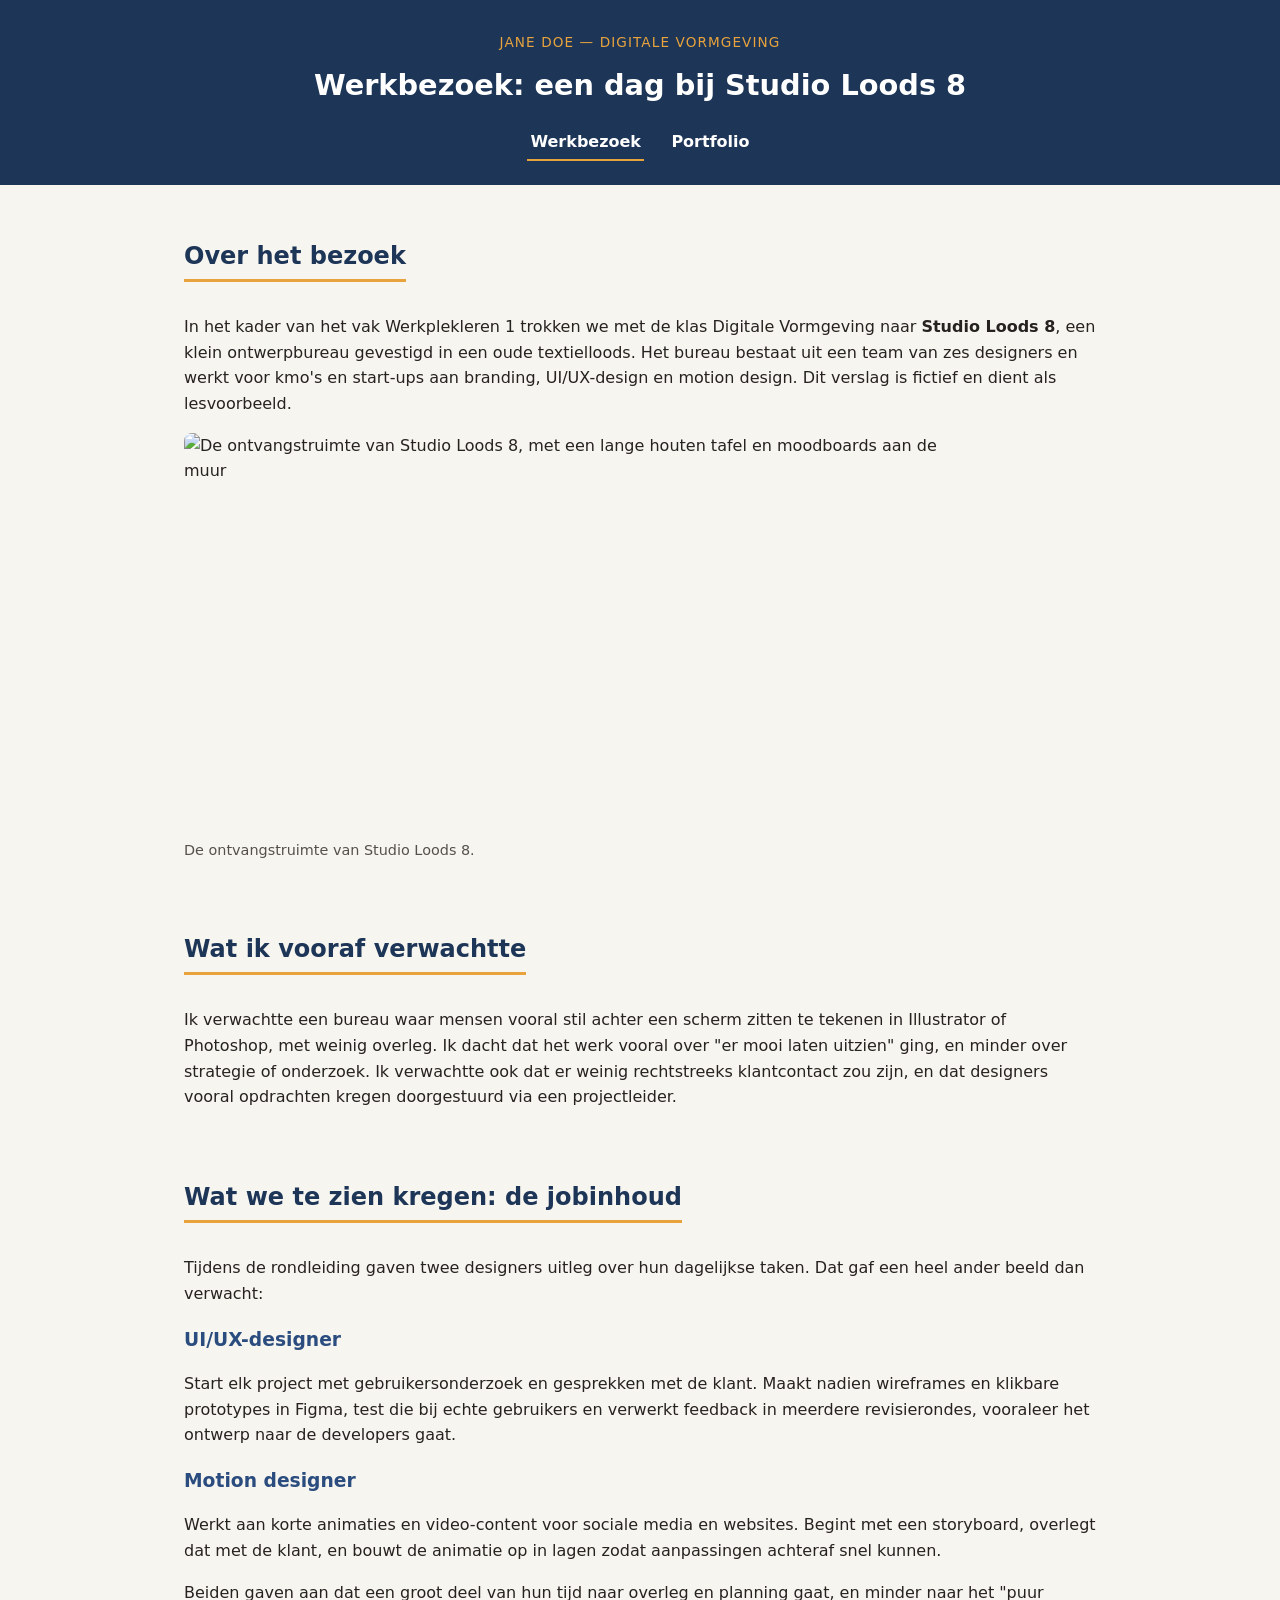
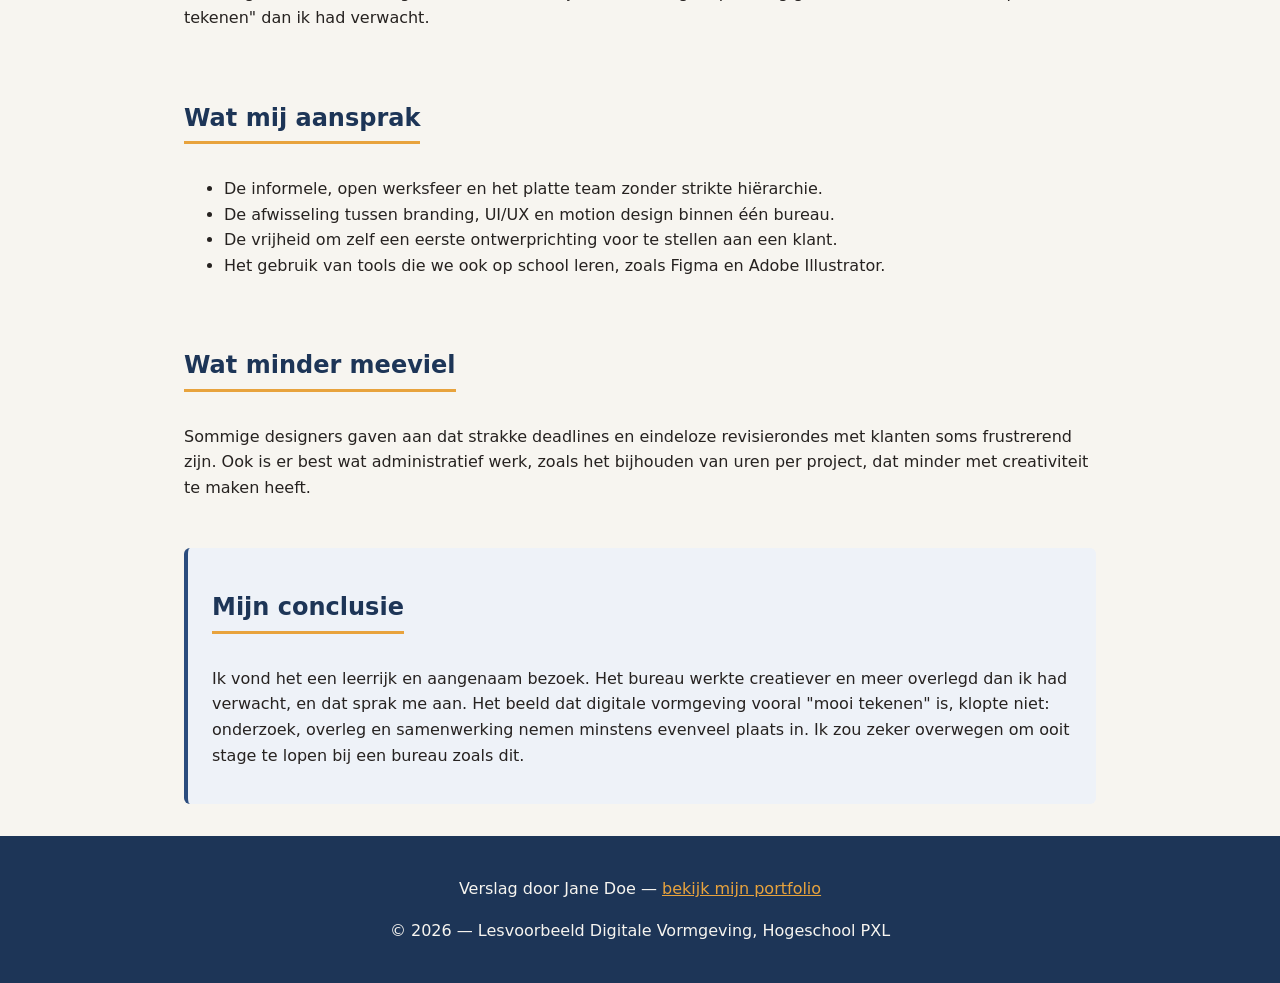
==== public/index.html @ bebd0d11 "Initial commit" ====
<!DOCTYPE html>
<html lang="nl">
<head>
  <meta charset="UTF-8">
  <meta name="viewport" content="width=device-width, initial-scale=1.0">
  <title>Werkbezoek Studio Loods 8 — Verslag</title>
  <meta name="description" content="Verslag van een werkbezoek van studenten Digitale Vormgeving aan ontwerpbureau Studio Loods 8.">
  <link rel="stylesheet" href="css/style.css">
  <script src="js/script.js" defer></script>
</head>
<body>

  <header>
    <a href="#hoofdinhoud" class="skip-link">Ga naar hoofdinhoud</a>
    <p class="site-naam">Jane Doe — Digitale Vormgeving</p>
    <h1>Werkbezoek: een dag bij Studio Loods 8</h1>
    <nav aria-label="Hoofdnavigatie">
      <ul>
        <li><a href="index.html" aria-current="page">Werkbezoek</a></li>
        <li><a href="portfolio.html">Portfolio</a></li>
      </ul>
    </nav>
  </header>

  <main id="hoofdinhoud">

    <section id="intro" aria-labelledby="intro-titel">
      <h2 id="intro-titel">Over het bezoek</h2>
      <p>
        In het kader van het vak Werkplekleren 1 trokken we met de klas Digitale
        Vormgeving naar <strong>Studio Loods 8</strong>, een klein ontwerpbureau
        gevestigd in een oude textielloods. Het bureau bestaat uit een team van
        zes designers en werkt voor kmo's en start-ups aan branding, UI/UX-design
        en motion design. Dit verslag is fictief en dient als lesvoorbeeld.
      </p>
      <figure>
        <img src="https://placehold.co/800x400?text=Studio+Loods+8" alt="De ontvangstruimte van Studio Loods 8, met een lange houten tafel en moodboards aan de muur" width="800" height="400" loading="lazy">
        <figcaption>De ontvangstruimte van Studio Loods 8.</figcaption>
      </figure>
    </section>

    <section id="verwachtingen" aria-labelledby="verwachtingen-titel">
      <h2 id="verwachtingen-titel">Wat ik vooraf verwachtte</h2>
      <p>
        Ik verwachtte een bureau waar mensen vooral stil achter een scherm zitten
        te tekenen in Illustrator of Photoshop, met weinig overleg. Ik dacht dat
        het werk vooral over "er mooi laten uitzien" ging, en minder over
        strategie of onderzoek. Ik verwachtte ook dat er weinig rechtstreeks
        klantcontact zou zijn, en dat designers vooral opdrachten kregen
        doorgestuurd via een projectleider.
      </p>
    </section>

    <section id="jobinhoud" aria-labelledby="jobinhoud-titel">
      <h2 id="jobinhoud-titel">Wat we te zien kregen: de jobinhoud</h2>
      <p>
        Tijdens de rondleiding gaven twee designers uitleg over hun dagelijkse
        taken. Dat gaf een heel ander beeld dan verwacht:
      </p>

      <article>
        <h3>UI/UX-designer</h3>
        <p>
          Start elk project met gebruikersonderzoek en gesprekken met de klant.
          Maakt nadien wireframes en klikbare prototypes in Figma, test die bij
          echte gebruikers en verwerkt feedback in meerdere revisierondes,
          vooraleer het ontwerp naar de developers gaat.
        </p>
      </article>

      <article>
        <h3>Motion designer</h3>
        <p>
          Werkt aan korte animaties en video-content voor sociale media en
          websites. Begint met een storyboard, overlegt dat met de klant, en
          bouwt de animatie op in lagen zodat aanpassingen achteraf snel kunnen.
        </p>
      </article>

      <p>
        Beiden gaven aan dat een groot deel van hun tijd naar overleg en
        planning gaat, en minder naar het "puur tekenen" dan ik had verwacht.
      </p>
    </section>

    <section id="aansprak" aria-labelledby="aansprak-titel">
      <h2 id="aansprak-titel">Wat mij aansprak</h2>
      <ul>
        <li>De informele, open werksfeer en het platte team zonder strikte hiërarchie.</li>
        <li>De afwisseling tussen branding, UI/UX en motion design binnen één bureau.</li>
        <li>De vrijheid om zelf een eerste ontwerprichting voor te stellen aan een klant.</li>
        <li>Het gebruik van tools die we ook op school leren, zoals Figma en Adobe Illustrator.</li>
      </ul>
    </section>

    <section id="kritisch" aria-labelledby="kritisch-titel">
      <h2 id="kritisch-titel">Wat minder meeviel</h2>
      <p>
        Sommige designers gaven aan dat strakke deadlines en eindeloze
        revisierondes met klanten soms frustrerend zijn. Ook is er best wat
        administratief werk, zoals het bijhouden van uren per project, dat
        minder met creativiteit te maken heeft.
      </p>
    </section>

    <aside aria-labelledby="conclusie-titel">
      <h2 id="conclusie-titel">Mijn conclusie</h2>
      <p>
        Ik vond het een leerrijk en aangenaam bezoek. Het bureau werkte
        creatiever en meer overlegd dan ik had verwacht, en dat sprak me aan.
        Het beeld dat digitale vormgeving vooral "mooi tekenen" is, klopte niet:
        onderzoek, overleg en samenwerking nemen minstens evenveel plaats in.
        Ik zou zeker overwegen om ooit stage te lopen bij een bureau zoals dit.
      </p>
    </aside>

  </main>

  <footer>
    <p>Verslag door Jane Doe — <a href="portfolio.html">bekijk mijn portfolio</a></p>
    <p>&copy; 2026 — Lesvoorbeeld Digitale Vormgeving, Hogeschool PXL</p>
  </footer>

</body>
</html>
---- public/css/style.css ----
/* Basisstijl voor de portfolio- en werkbezoekpagina's. */

:root {
  --kleur-primair: #2b4c7e;
  --kleur-primair-donker: #1d3557;
  --kleur-accent: #e8a33d;
  --kleur-achtergrond: #f7f5f0;
  --kleur-kaart: #ffffff;
  --kleur-tekst: #262220;
  --kleur-tekst-zacht: #55504a;
  --max-breedte: 960px;
}

* {
  box-sizing: border-box;
}

body {
  margin: 0;
  font-family: system-ui, sans-serif;
  color: var(--kleur-tekst);
  background: var(--kleur-achtergrond);
  line-height: 1.6;
}

.skip-link {
  position: absolute;
  left: -999px;
  top: 0;
  background: #fff;
  padding: 0.5rem 1rem;
}

.skip-link:focus {
  left: 0.5rem;
  top: 0.5rem;
  z-index: 10;
}

header {
  background: var(--kleur-primair-donker);
  color: #fff;
  padding: 2rem 1rem 1.5rem;
  text-align: center;
}

.site-naam {
  margin: 0 0 0.5rem;
  text-transform: uppercase;
  letter-spacing: 0.08em;
  font-size: 0.85rem;
  color: var(--kleur-accent);
}

header h1 {
  margin: 0 0 1rem;
  font-size: 1.8rem;
}

nav ul {
  list-style: none;
  display: flex;
  justify-content: center;
  gap: 1.5rem;
  margin: 0;
  padding: 0;
}

nav a {
  display: inline-block;
  color: #fff;
  text-decoration: none;
  font-weight: bold;
  padding: 0.3rem 0.2rem;
  border-bottom: 2px solid transparent;
}

nav a:hover,
nav a:focus {
  border-bottom-color: var(--kleur-accent);
}

nav a[aria-current="page"] {
  border-bottom-color: var(--kleur-accent);
}

main {
  max-width: var(--max-breedte);
  margin: 0 auto;
  padding: 2rem 1.5rem;
}

section {
  margin-bottom: 3rem;
}

h2 {
  color: var(--kleur-primair-donker);
  border-bottom: 3px solid var(--kleur-accent);
  display: inline-block;
  padding-bottom: 0.25rem;
  margin-bottom: 1rem;
}

figure {
  margin: 0 0 0.5rem;
}

figure img {
  max-width: 100%;
  height: auto;
  border-radius: 8px;
  display: block;
}

figcaption {
  font-size: 0.9rem;
  color: var(--kleur-tekst-zacht);
  margin-top: 0.4rem;
}

/* Werkbezoekpagina */

article h3 {
  color: var(--kleur-primair);
  margin-bottom: 0.4rem;
}

aside {
  background: #eef2f8;
  border-left: 4px solid var(--kleur-primair);
  border-radius: 6px;
  padding: 1.25rem 1.5rem;
}

/* Portfolio: over-mij */

#over-mij {
  display: flex;
  flex-wrap: wrap;
  gap: 1.5rem;
  align-items: center;
}

.profielfoto img {
  border-radius: 50%;
  width: 180px;
  height: 180px;
}

.over-mij-tekst {
  flex: 1 1 320px;
}

@media (max-width: 480px) {
  #over-mij {
    flex-direction: column;
    text-align: center;
  }

  .profielfoto {
    margin: 0 auto;
  }
}

/* Portfolio: projecten */

.project-kaart {
  display: flex;
  flex-wrap: wrap;
  gap: 1rem;
  background: var(--kleur-kaart);
  border-radius: 10px;
  padding: 1.25rem;
  margin-bottom: 1.5rem;
  box-shadow: 0 2px 10px rgba(29, 53, 87, 0.08);
}

.project-kaart figure {
  flex: 1 1 220px;
  margin: 0;
}

.project-kaart .project-info {
  flex: 2 1 320px;
}

@media (min-width: 640px) {
  .project-kaart {
    align-items: center;
  }
}

.project-info h3 {
  margin-top: 0;
  color: var(--kleur-primair-donker);
}

.project-tags {
  list-style: none;
  display: flex;
  flex-wrap: wrap;
  gap: 0.5rem;
  margin: 0.75rem 0 0;
  padding: 0;
}

.project-tags li {
  background: #eef2f8;
  color: var(--kleur-primair-donker);
  font-size: 0.8rem;
  font-weight: bold;
  padding: 0.25rem 0.6rem;
  border-radius: 999px;
}

/* Portfolio: kleurenpalet (unieke sectie) */

.kleuren-grid {
  list-style: none;
  display: flex;
  flex-wrap: wrap;
  gap: 0.75rem;
  margin: 1rem 0;
  padding: 0;
}

.kleuren-grid li {
  flex: 1 1 120px;
}

.kleurstaal {
  width: 100%;
  height: 120px;
  border: none;
  border-radius: 10px;
  cursor: pointer;
  font-weight: bold;
  font-size: 0.85rem;
  color: #fff;
  text-shadow: 0 1px 2px rgba(0, 0, 0, 0.4);
  transition: transform 0.15s ease;
}

.kleurstaal:hover,
.kleurstaal:focus {
  transform: scale(1.05);
  outline: 3px solid var(--kleur-primair-donker);
  outline-offset: 2px;
}

.kleurstaal[data-hex="#7A4A2B"] { background: #7A4A2B; }
.kleurstaal[data-hex="#3E7C59"] { background: #3E7C59; }
.kleurstaal[data-hex="#E8A33D"] { background: #E8A33D; color: #262220; text-shadow: none; }
.kleurstaal[data-hex="#2B4C7E"] { background: #2B4C7E; }
.kleurstaal[data-hex="#C4553D"] { background: #C4553D; }
.kleurstaal[data-hex="#F4EBDD"] { background: #F4EBDD; color: #262220; text-shadow: none; }

.kleur-feedback {
  min-height: 1.5rem;
  font-weight: bold;
  color: var(--kleur-primair-donker);
}

footer {
  text-align: center;
  padding: 1.5rem;
  background: var(--kleur-primair-donker);
  color: #f7f5f0;
}

footer a {
  color: var(--kleur-accent);
}
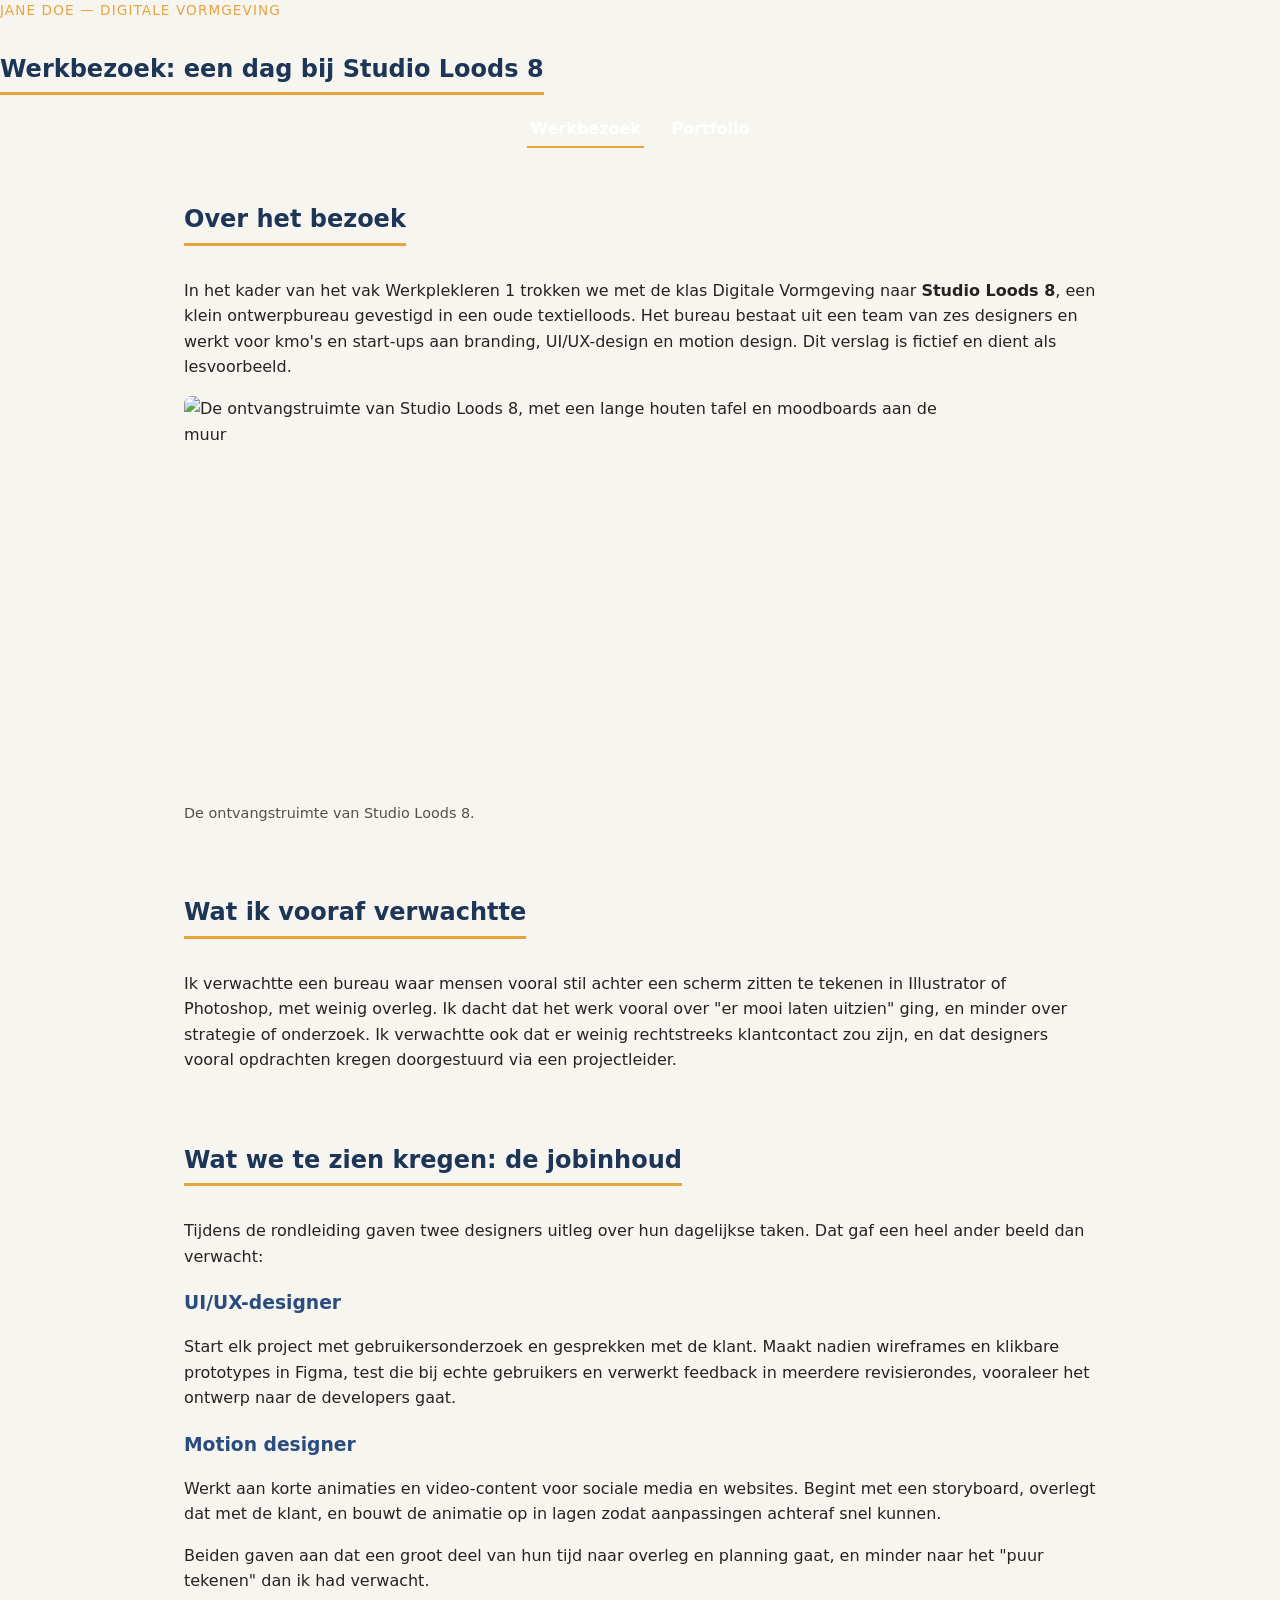
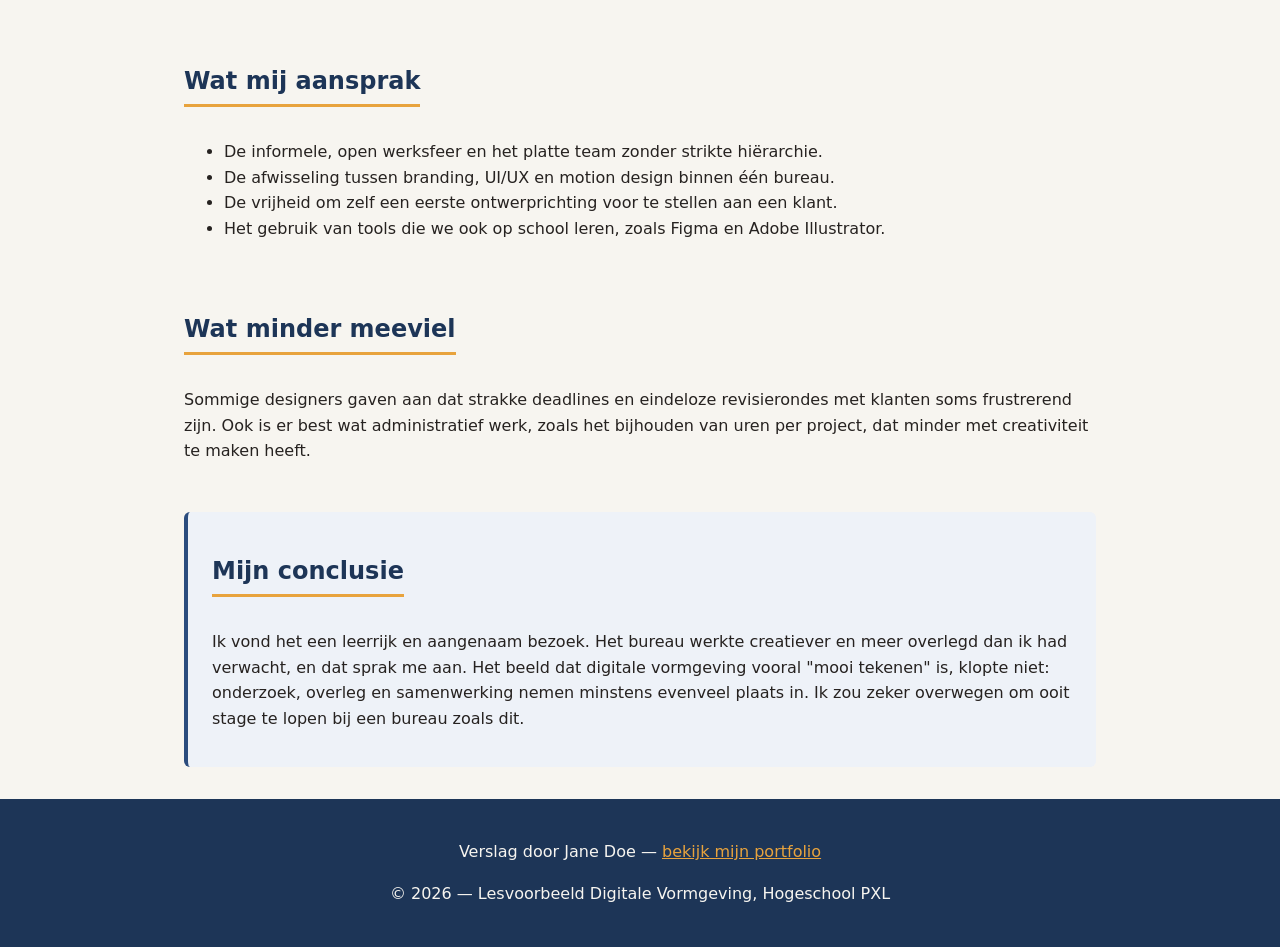
==== commit 800cc8e1: "Some bad semantics to test the pipeline" ====
--- a/public/index.html
+++ b/public/index.html
@@ -10,17 +10,17 @@
 </head>
 <body>
 
-  <header>
+  <div>
     <a href="#hoofdinhoud" class="skip-link">Ga naar hoofdinhoud</a>
     <p class="site-naam">Jane Doe — Digitale Vormgeving</p>
-    <h1>Werkbezoek: een dag bij Studio Loods 8</h1>
+    <h2>Werkbezoek: een dag bij Studio Loods 8</h2>
     <nav aria-label="Hoofdnavigatie">
       <ul>
         <li><a href="index.html" aria-current="page">Werkbezoek</a></li>
         <li><a href="portfolio.html">Portfolio</a></li>
       </ul>
     </nav>
-  </header>
+  </div>
 
   <main id="hoofdinhoud">
 
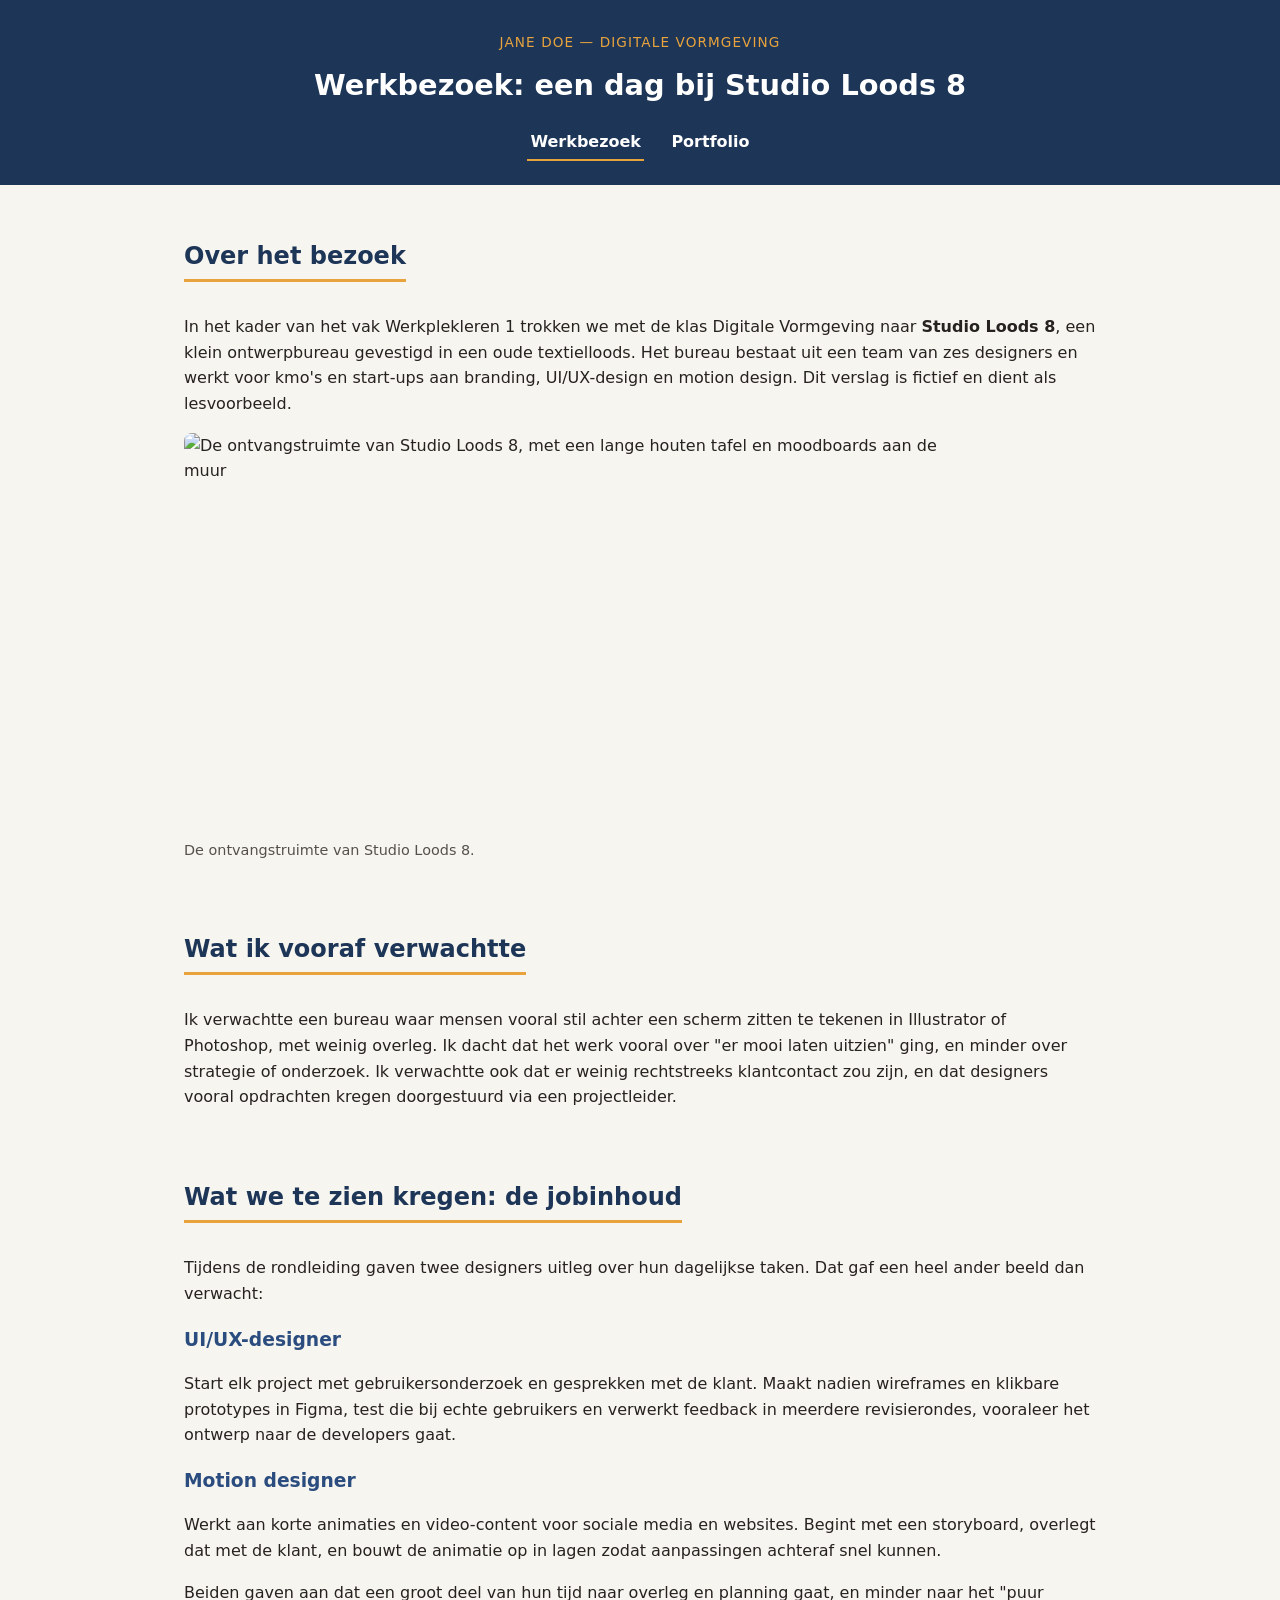
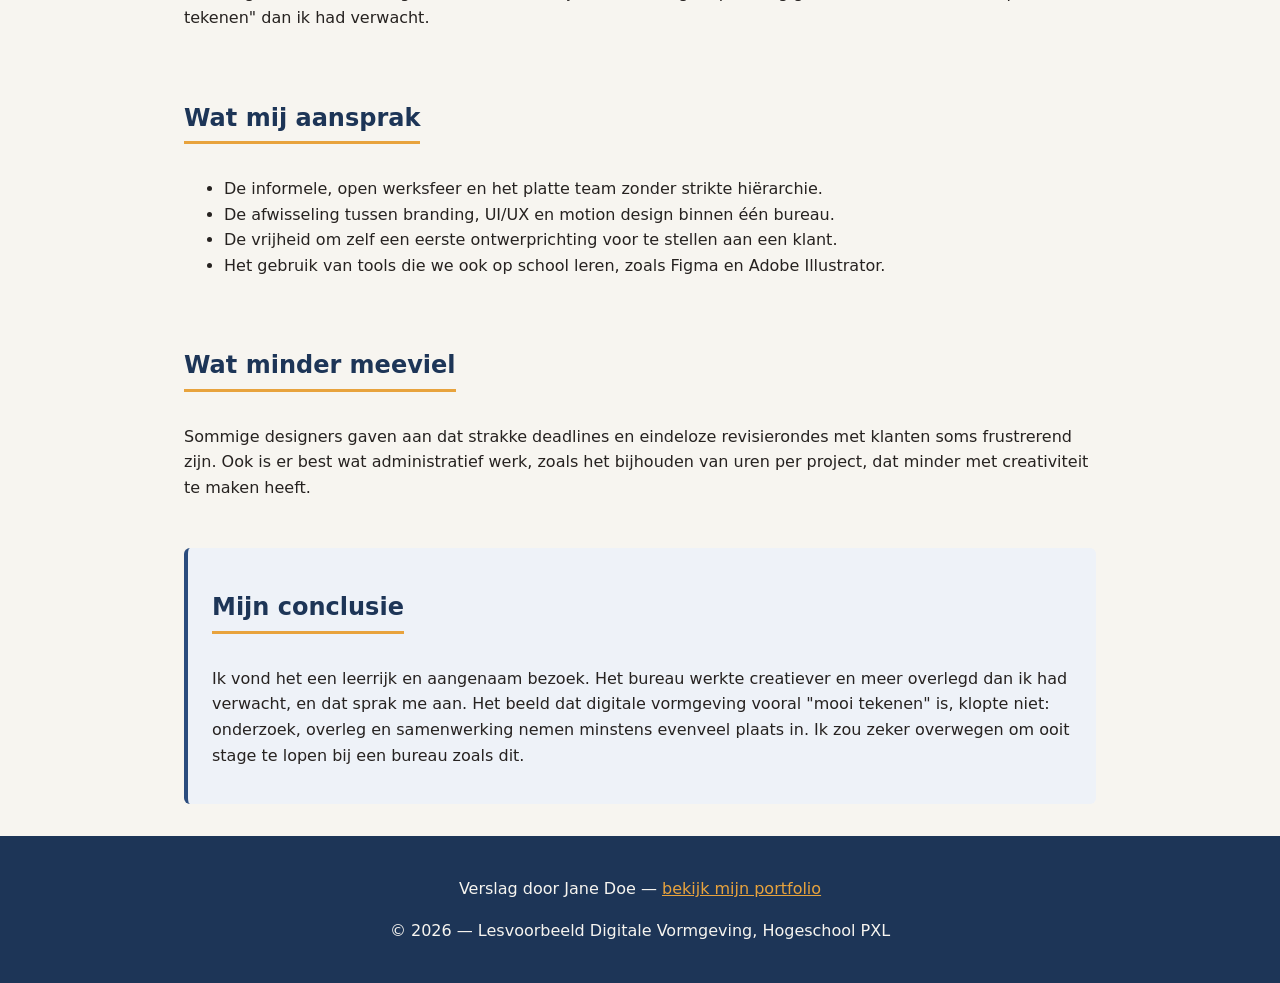
==== commit d6abe3bd: "Fixed the semantics issues again" ====
--- a/public/index.html
+++ b/public/index.html
@@ -10,17 +10,17 @@
 </head>
 <body>
 
-  <div>
+  <header>
     <a href="#hoofdinhoud" class="skip-link">Ga naar hoofdinhoud</a>
     <p class="site-naam">Jane Doe — Digitale Vormgeving</p>
-    <h2>Werkbezoek: een dag bij Studio Loods 8</h2>
+    <h1>Werkbezoek: een dag bij Studio Loods 8</h1>
     <nav aria-label="Hoofdnavigatie">
       <ul>
         <li><a href="index.html" aria-current="page">Werkbezoek</a></li>
         <li><a href="portfolio.html">Portfolio</a></li>
       </ul>
     </nav>
-  </div>
+  </header>
 
   <main id="hoofdinhoud">
 
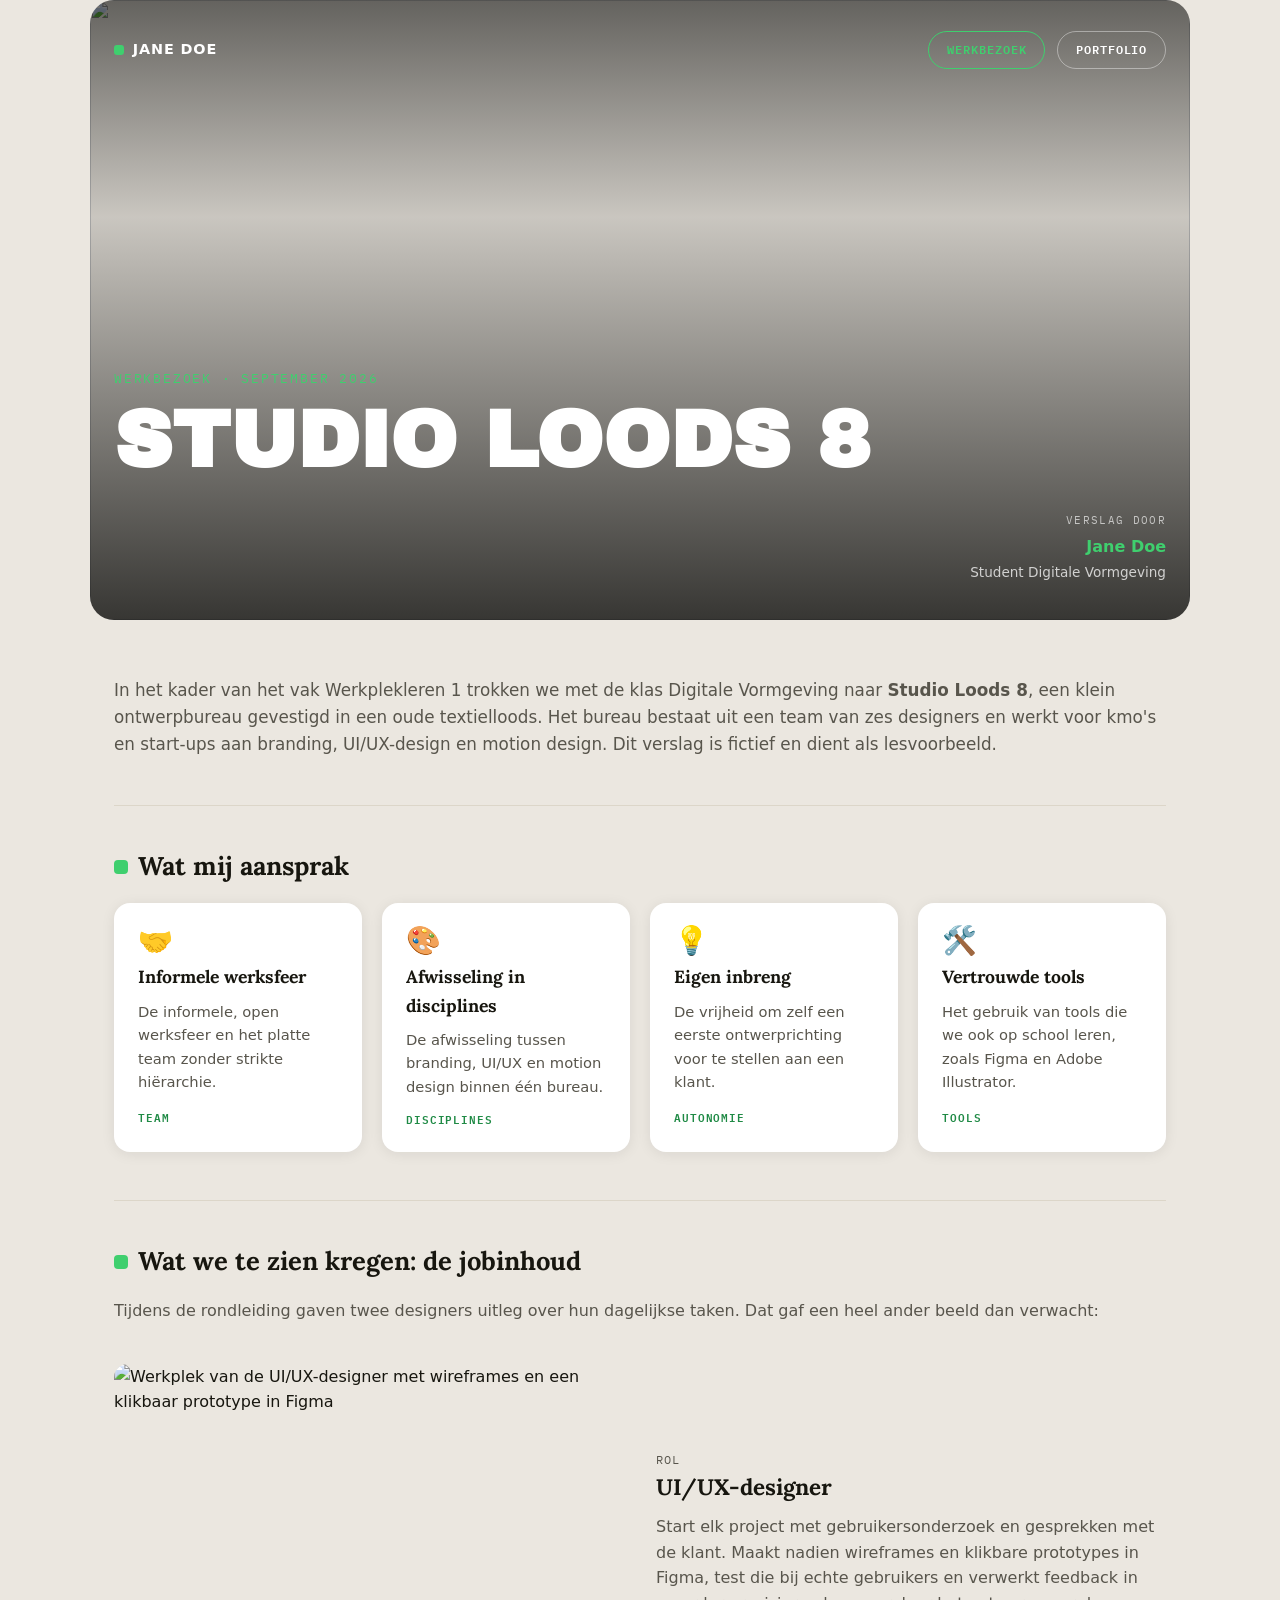
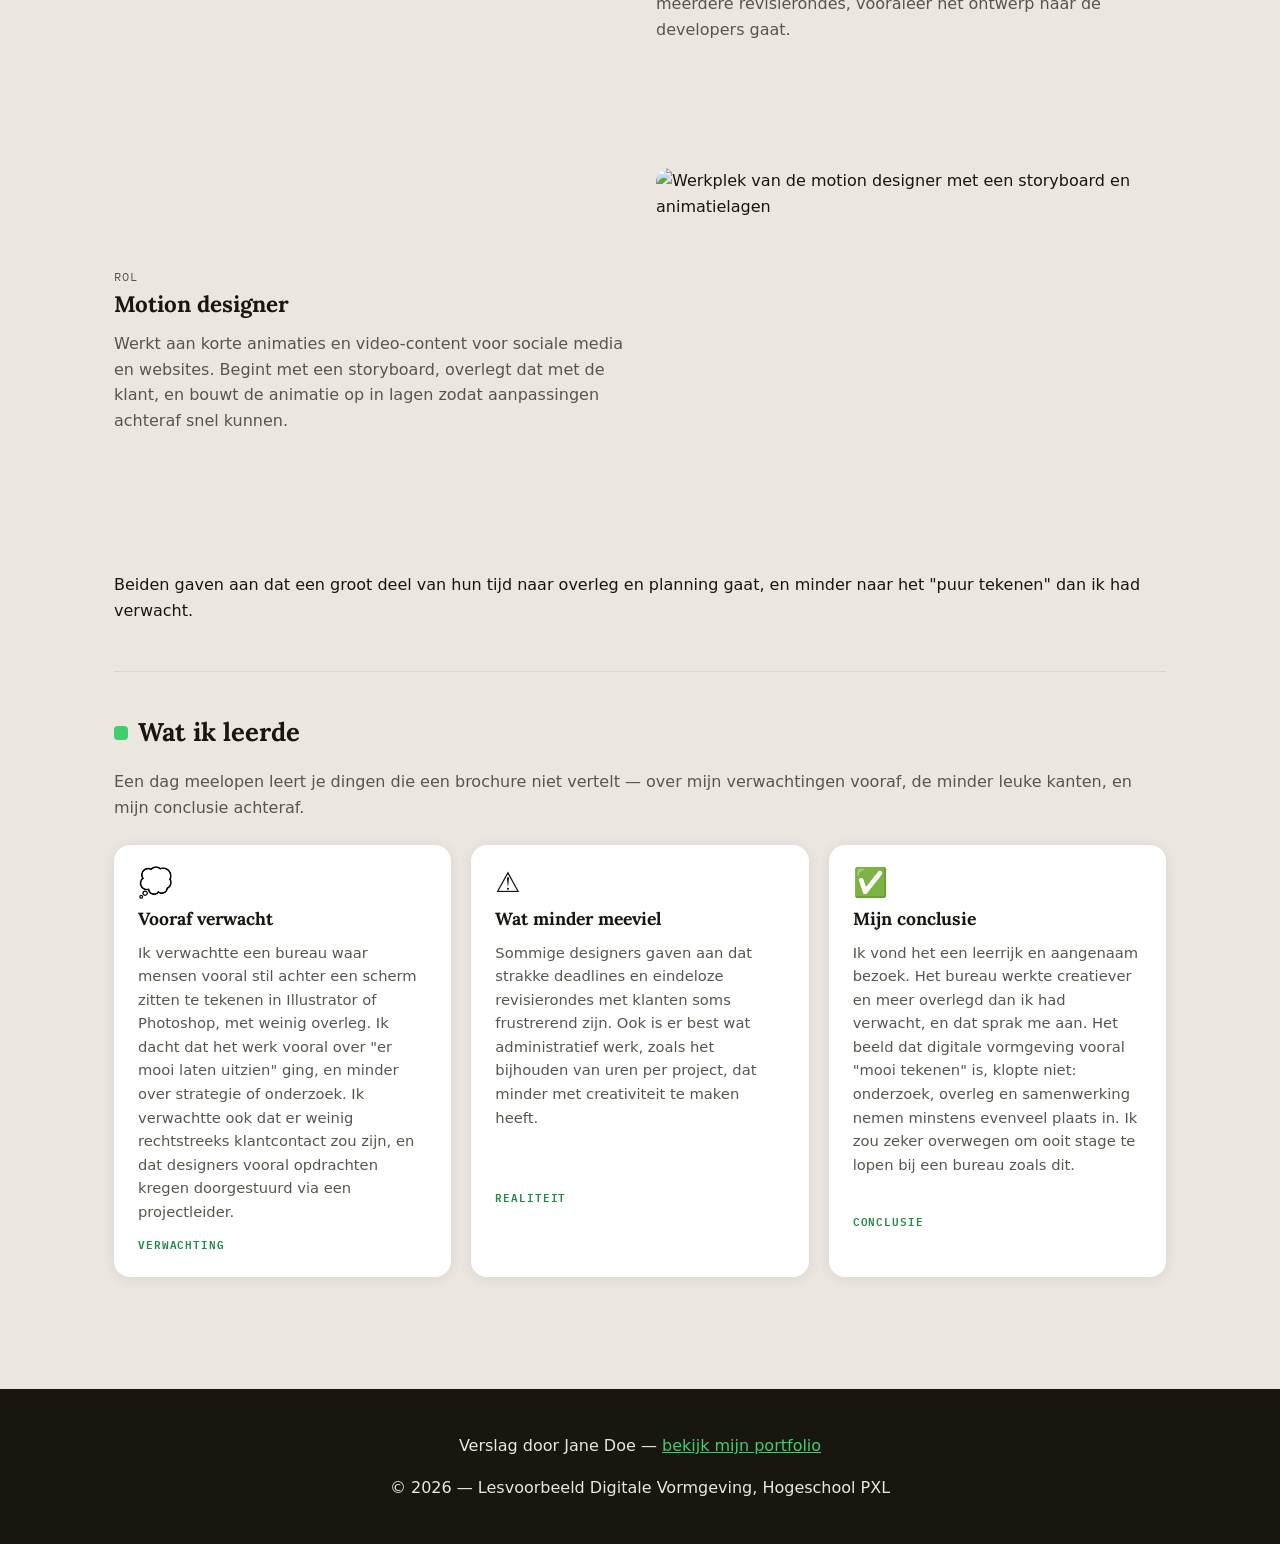
==== commit c2ac91a6: "Add styling similar to the branding example Add motivation to portfolio" ====
--- a/public/index.html
+++ b/public/index.html
@@ -5,77 +5,130 @@
   <meta name="viewport" content="width=device-width, initial-scale=1.0">
   <title>Werkbezoek Studio Loods 8 — Verslag</title>
   <meta name="description" content="Verslag van een werkbezoek van studenten Digitale Vormgeving aan ontwerpbureau Studio Loods 8.">
+  <link rel="preconnect" href="https://fonts.googleapis.com">
+  <link rel="preconnect" href="https://fonts.gstatic.com" crossorigin>
+  <link rel="stylesheet" href="https://fonts.googleapis.com/css2?family=Archivo+Black&family=Lora:wght@500;700&family=IBM+Plex+Mono:wght@500;600&display=swap">
   <link rel="stylesheet" href="css/style.css">
   <script src="js/script.js" defer></script>
 </head>
 <body>
 
-  <header>
+  <header class="hero">
     <a href="#hoofdinhoud" class="skip-link">Ga naar hoofdinhoud</a>
-    <p class="site-naam">Jane Doe — Digitale Vormgeving</p>
-    <h1>Werkbezoek: een dag bij Studio Loods 8</h1>
-    <nav aria-label="Hoofdnavigatie">
-      <ul>
-        <li><a href="index.html" aria-current="page">Werkbezoek</a></li>
-        <li><a href="portfolio.html">Portfolio</a></li>
-      </ul>
-    </nav>
+    <img class="hero-achtergrond" src="https://placehold.co/1600x900/17160f/17160f?text=Studio+Loods+8" alt="" width="1600" height="900">
+
+    <div class="hero-top">
+      <p class="badge"><span class="stip"></span> Jane Doe</p>
+      <nav aria-label="Hoofdnavigatie">
+        <ul>
+          <li><a href="index.html" aria-current="page">Werkbezoek</a></li>
+          <li><a href="portfolio.html">Portfolio</a></li>
+        </ul>
+      </nav>
+    </div>
+
+    <div class="hero-inhoud">
+      <p class="hero-eyebrow">Werkbezoek · September 2026</p>
+      <h1>Studio Loods 8</h1>
+    </div>
+
+    <div class="hero-meta">
+      <p class="hero-meta-label">Verslag door</p>
+      <p class="hero-meta-naam"><a href="mailto:jane.doe@voorbeeld.be">Jane Doe</a></p>
+      <p class="hero-meta-rol">Student Digitale Vormgeving</p>
+    </div>
   </header>
 
   <main id="hoofdinhoud">
 
     <section id="intro" aria-labelledby="intro-titel">
-      <h2 id="intro-titel">Over het bezoek</h2>
-      <p>
+      <h2 id="intro-titel" class="sr-only">Over het bezoek</h2>
+      <p class="lede">
         In het kader van het vak Werkplekleren 1 trokken we met de klas Digitale
         Vormgeving naar <strong>Studio Loods 8</strong>, een klein ontwerpbureau
         gevestigd in een oude textielloods. Het bureau bestaat uit een team van
         zes designers en werkt voor kmo's en start-ups aan branding, UI/UX-design
         en motion design. Dit verslag is fictief en dient als lesvoorbeeld.
       </p>
-      <figure>
-        <img src="https://placehold.co/800x400?text=Studio+Loods+8" alt="De ontvangstruimte van Studio Loods 8, met een lange houten tafel en moodboards aan de muur" width="800" height="400" loading="lazy">
-        <figcaption>De ontvangstruimte van Studio Loods 8.</figcaption>
-      </figure>
     </section>
 
-    <section id="verwachtingen" aria-labelledby="verwachtingen-titel">
-      <h2 id="verwachtingen-titel">Wat ik vooraf verwachtte</h2>
-      <p>
-        Ik verwachtte een bureau waar mensen vooral stil achter een scherm zitten
-        te tekenen in Illustrator of Photoshop, met weinig overleg. Ik dacht dat
-        het werk vooral over "er mooi laten uitzien" ging, en minder over
-        strategie of onderzoek. Ik verwachtte ook dat er weinig rechtstreeks
-        klantcontact zou zijn, en dat designers vooral opdrachten kregen
-        doorgestuurd via een projectleider.
-      </p>
+    <hr class="scheiding">
+
+    <section id="aansprak" aria-labelledby="aansprak-titel">
+      <div class="sectie-titel">
+        <span class="bolletje"></span>
+        <h2 id="aansprak-titel">Wat mij aansprak</h2>
+      </div>
+      <div class="kaarten-grid">
+        <article class="info-kaart">
+          <span class="emoji" aria-hidden="true">🤝</span>
+          <h3>Informele werksfeer</h3>
+          <p>De informele, open werksfeer en het platte team zonder strikte hiërarchie.</p>
+          <p class="label">Team</p>
+        </article>
+        <article class="info-kaart">
+          <span class="emoji" aria-hidden="true">🎨</span>
+          <h3>Afwisseling in disciplines</h3>
+          <p>De afwisseling tussen branding, UI/UX en motion design binnen één bureau.</p>
+          <p class="label">Disciplines</p>
+        </article>
+        <article class="info-kaart">
+          <span class="emoji" aria-hidden="true">💡</span>
+          <h3>Eigen inbreng</h3>
+          <p>De vrijheid om zelf een eerste ontwerprichting voor te stellen aan een klant.</p>
+          <p class="label">Autonomie</p>
+        </article>
+        <article class="info-kaart">
+          <span class="emoji" aria-hidden="true">🛠️</span>
+          <h3>Vertrouwde tools</h3>
+          <p>Het gebruik van tools die we ook op school leren, zoals Figma en Adobe Illustrator.</p>
+          <p class="label">Tools</p>
+        </article>
+      </div>
     </section>
 
+    <hr class="scheiding">
+
     <section id="jobinhoud" aria-labelledby="jobinhoud-titel">
-      <h2 id="jobinhoud-titel">Wat we te zien kregen: de jobinhoud</h2>
-      <p>
+      <div class="sectie-titel">
+        <span class="bolletje"></span>
+        <h2 id="jobinhoud-titel">Wat we te zien kregen: de jobinhoud</h2>
+      </div>
+      <p class="sectie-intro">
         Tijdens de rondleiding gaven twee designers uitleg over hun dagelijkse
         taken. Dat gaf een heel ander beeld dan verwacht:
       </p>
 
-      <article>
-        <h3>UI/UX-designer</h3>
-        <p>
-          Start elk project met gebruikersonderzoek en gesprekken met de klant.
-          Maakt nadien wireframes en klikbare prototypes in Figma, test die bij
-          echte gebruikers en verwerkt feedback in meerdere revisierondes,
-          vooraleer het ontwerp naar de developers gaat.
-        </p>
-      </article>
+      <div class="zigzag">
+        <div class="zigzag-media">
+          <img src="https://placehold.co/700x500?text=UI%2FUX-designer" alt="Werkplek van de UI/UX-designer met wireframes en een klikbaar prototype in Figma" width="700" height="500" loading="lazy">
+        </div>
+        <article class="zigzag-tekst">
+          <p class="zigzag-eyebrow">Rol</p>
+          <h3>UI/UX-designer</h3>
+          <p>
+            Start elk project met gebruikersonderzoek en gesprekken met de klant.
+            Maakt nadien wireframes en klikbare prototypes in Figma, test die bij
+            echte gebruikers en verwerkt feedback in meerdere revisierondes,
+            vooraleer het ontwerp naar de developers gaat.
+          </p>
+        </article>
+      </div>
 
-      <article>
-        <h3>Motion designer</h3>
-        <p>
-          Werkt aan korte animaties en video-content voor sociale media en
-          websites. Begint met een storyboard, overlegt dat met de klant, en
-          bouwt de animatie op in lagen zodat aanpassingen achteraf snel kunnen.
-        </p>
-      </article>
+      <div class="zigzag zigzag--rechts">
+        <div class="zigzag-media">
+          <img src="https://placehold.co/700x500?text=Motion+designer" alt="Werkplek van de motion designer met een storyboard en animatielagen" width="700" height="500" loading="lazy">
+        </div>
+        <article class="zigzag-tekst">
+          <p class="zigzag-eyebrow">Rol</p>
+          <h3>Motion designer</h3>
+          <p>
+            Werkt aan korte animaties en video-content voor sociale media en
+            websites. Begint met een storyboard, overlegt dat met de klant, en
+            bouwt de animatie op in lagen zodat aanpassingen achteraf snel kunnen.
+          </p>
+        </article>
+      </div>
 
       <p>
         Beiden gaven aan dat een groot deel van hun tijd naar overleg en
@@ -83,36 +136,57 @@
       </p>
     </section>
 
-    <section id="aansprak" aria-labelledby="aansprak-titel">
-      <h2 id="aansprak-titel">Wat mij aansprak</h2>
-      <ul>
-        <li>De informele, open werksfeer en het platte team zonder strikte hiërarchie.</li>
-        <li>De afwisseling tussen branding, UI/UX en motion design binnen één bureau.</li>
-        <li>De vrijheid om zelf een eerste ontwerprichting voor te stellen aan een klant.</li>
-        <li>Het gebruik van tools die we ook op school leren, zoals Figma en Adobe Illustrator.</li>
-      </ul>
+    <hr class="scheiding">
+
+    <section id="leerpunten" aria-labelledby="leerpunten-titel">
+      <div class="sectie-titel">
+        <span class="bolletje"></span>
+        <h2 id="leerpunten-titel">Wat ik leerde</h2>
+      </div>
+      <p class="sectie-intro">
+        Een dag meelopen leert je dingen die een brochure niet vertelt — over
+        mijn verwachtingen vooraf, de minder leuke kanten, en mijn conclusie
+        achteraf.
+      </p>
+      <div class="kaarten-grid">
+        <article class="info-kaart" id="verwachtingen">
+          <span class="emoji" aria-hidden="true">💭</span>
+          <h3>Vooraf verwacht</h3>
+          <p>
+            Ik verwachtte een bureau waar mensen vooral stil achter een scherm zitten
+            te tekenen in Illustrator of Photoshop, met weinig overleg. Ik dacht dat
+            het werk vooral over "er mooi laten uitzien" ging, en minder over
+            strategie of onderzoek. Ik verwachtte ook dat er weinig rechtstreeks
+            klantcontact zou zijn, en dat designers vooral opdrachten kregen
+            doorgestuurd via een projectleider.
+          </p>
+          <p class="label">Verwachting</p>
+        </article>
+        <article class="info-kaart" id="kritisch">
+          <span class="emoji" aria-hidden="true">⚠️</span>
+          <h3>Wat minder meeviel</h3>
+          <p>
+            Sommige designers gaven aan dat strakke deadlines en eindeloze
+            revisierondes met klanten soms frustrerend zijn. Ook is er best wat
+            administratief werk, zoals het bijhouden van uren per project, dat
+            minder met creativiteit te maken heeft.
+          </p>
+          <p class="label">Realiteit</p>
+        </article>
+        <aside class="info-kaart" id="conclusie" aria-labelledby="conclusie-titel">
+          <span class="emoji" aria-hidden="true">✅</span>
+          <h3 id="conclusie-titel">Mijn conclusie</h3>
+          <p>
+            Ik vond het een leerrijk en aangenaam bezoek. Het bureau werkte
+            creatiever en meer overlegd dan ik had verwacht, en dat sprak me aan.
+            Het beeld dat digitale vormgeving vooral "mooi tekenen" is, klopte niet:
+            onderzoek, overleg en samenwerking nemen minstens evenveel plaats in.
+            Ik zou zeker overwegen om ooit stage te lopen bij een bureau zoals dit.
+          </p>
+          <p class="label">Conclusie</p>
+        </aside>
+      </div>
     </section>
-
-    <section id="kritisch" aria-labelledby="kritisch-titel">
-      <h2 id="kritisch-titel">Wat minder meeviel</h2>
-      <p>
-        Sommige designers gaven aan dat strakke deadlines en eindeloze
-        revisierondes met klanten soms frustrerend zijn. Ook is er best wat
-        administratief werk, zoals het bijhouden van uren per project, dat
-        minder met creativiteit te maken heeft.
-      </p>
-    </section>
-
-    <aside aria-labelledby="conclusie-titel">
-      <h2 id="conclusie-titel">Mijn conclusie</h2>
-      <p>
-        Ik vond het een leerrijk en aangenaam bezoek. Het bureau werkte
-        creatiever en meer overlegd dan ik had verwacht, en dat sprak me aan.
-        Het beeld dat digitale vormgeving vooral "mooi tekenen" is, klopte niet:
-        onderzoek, overleg en samenwerking nemen minstens evenveel plaats in.
-        Ik zou zeker overwegen om ooit stage te lopen bij een bureau zoals dit.
-      </p>
-    </aside>
 
   </main>
 
--- a/public/css/style.css
+++ b/public/css/style.css
@@ -1,14 +1,17 @@
 /* Basisstijl voor de portfolio- en werkbezoekpagina's. */
 
 :root {
-  --kleur-primair: #2b4c7e;
-  --kleur-primair-donker: #1d3557;
-  --kleur-accent: #e8a33d;
-  --kleur-achtergrond: #f7f5f0;
+  --kleur-inkt: #17160f;
+  --kleur-inkt-zacht: #58554c;
+  --kleur-achtergrond: #ebe7e0;
   --kleur-kaart: #ffffff;
-  --kleur-tekst: #262220;
-  --kleur-tekst-zacht: #55504a;
-  --max-breedte: 960px;
+  --kleur-groen: #3fcf6e;
+  --kleur-groen-donker: #1f8a45;
+  --kleur-rand: #dcd6c9;
+  --max-breedte: 1100px;
+  --font-hero: "Archivo Black", "Arial Black", sans-serif;
+  --font-koptekst: "Lora", Georgia, "Times New Roman", serif;
+  --font-mono: "IBM Plex Mono", "Courier New", monospace;
 }
 
 * {
@@ -18,7 +21,7 @@
 body {
   margin: 0;
   font-family: system-ui, sans-serif;
-  color: var(--kleur-tekst);
+  color: var(--kleur-inkt);
   background: var(--kleur-achtergrond);
   line-height: 1.6;
 }
@@ -29,39 +32,79 @@
   top: 0;
   background: #fff;
   padding: 0.5rem 1rem;
+  z-index: 20;
 }
 
 .skip-link:focus {
   left: 0.5rem;
   top: 0.5rem;
-  z-index: 10;
-}
-
-header {
-  background: var(--kleur-primair-donker);
+  z-index: 20;
+}
+
+.sr-only {
+  position: absolute;
+  width: 1px;
+  height: 1px;
+  padding: 0;
+  margin: -1px;
+  overflow: hidden;
+  clip: rect(0, 0, 0, 0);
+  white-space: nowrap;
+  border: 0;
+}
+
+/* Kopbalk (portfolio) */
+
+header:not(.hero) {
+  background: var(--kleur-inkt);
   color: #fff;
-  padding: 2rem 1rem 1.5rem;
-  text-align: center;
-}
-
-.site-naam {
-  margin: 0 0 0.5rem;
-  text-transform: uppercase;
-  letter-spacing: 0.08em;
-  font-size: 0.85rem;
-  color: var(--kleur-accent);
-}
-
-header h1 {
-  margin: 0 0 1rem;
-  font-size: 1.8rem;
-}
+  border-radius: 0 0 20px 20px;
+  padding: 1.25rem 1.5rem 1.75rem;
+  max-width: var(--max-breedte);
+  margin: 0 auto;
+}
+
+header:not(.hero) .hero-top {
+  margin-bottom: 1.5rem;
+}
+
+header:not(.hero) h1 {
+  font-family: var(--font-hero);
+  text-transform: uppercase;
+  font-size: clamp(2.25rem, 6vw, 3.25rem);
+  line-height: 1;
+  margin: 0 0 1.5rem;
+}
+
+/* Badge (naam-beeldmerk) */
+
+.badge {
+  display: inline-flex;
+  align-items: center;
+  gap: 0.55rem;
+  font-weight: 800;
+  letter-spacing: 0.06em;
+  text-transform: uppercase;
+  font-size: 0.9rem;
+  color: #fff;
+}
+
+.badge .stip {
+  width: 10px;
+  height: 10px;
+  border-radius: 3px;
+  background: var(--kleur-groen);
+  display: inline-block;
+  flex-shrink: 0;
+}
+
+/* Navigatie */
 
 nav ul {
   list-style: none;
   display: flex;
-  justify-content: center;
-  gap: 1.5rem;
+  flex-wrap: wrap;
+  gap: 0.75rem;
   margin: 0;
   padding: 0;
 }
@@ -70,36 +113,188 @@
   display: inline-block;
   color: #fff;
   text-decoration: none;
-  font-weight: bold;
-  padding: 0.3rem 0.2rem;
-  border-bottom: 2px solid transparent;
+  font-family: var(--font-mono);
+  font-size: 0.75rem;
+  font-weight: 600;
+  letter-spacing: 0.08em;
+  text-transform: uppercase;
+  padding: 0.5rem 1.1rem;
+  border: 1px solid rgba(255, 255, 255, 0.4);
+  border-radius: 999px;
 }
 
 nav a:hover,
 nav a:focus {
-  border-bottom-color: var(--kleur-accent);
+  border-color: var(--kleur-groen);
+  color: var(--kleur-groen);
 }
 
 nav a[aria-current="page"] {
-  border-bottom-color: var(--kleur-accent);
+  border-color: var(--kleur-groen);
+  color: var(--kleur-groen);
+}
+
+/* Hero (werkbezoekpagina) */
+
+header.hero {
+  position: relative;
+  max-width: var(--max-breedte);
+  margin: 0 auto;
+  min-height: 620px;
+  display: flex;
+  flex-direction: column;
+  justify-content: space-between;
+  padding: 1.5rem 1.5rem 2.25rem;
+  color: #fff;
+  border-radius: 24px;
+  overflow: hidden;
+  isolation: isolate;
+}
+
+.hero-achtergrond {
+  position: absolute;
+  inset: 0;
+  width: 100%;
+  height: 100%;
+  object-fit: cover;
+  z-index: -2;
+}
+
+header.hero::after {
+  content: "";
+  position: absolute;
+  inset: 0;
+  background: linear-gradient(180deg, rgba(10, 10, 8, 0.6) 0%, rgba(10, 10, 8, 0.15) 35%, rgba(10, 10, 8, 0.8) 100%);
+  z-index: -1;
+}
+
+.hero-top {
+  display: flex;
+  flex-wrap: wrap;
+  align-items: center;
+  justify-content: space-between;
+  gap: 1rem;
+}
+
+.hero-inhoud {
+  margin-top: auto;
+  padding-top: 2.5rem;
+}
+
+.hero-eyebrow {
+  font-family: var(--font-mono);
+  color: var(--kleur-groen);
+  text-transform: uppercase;
+  letter-spacing: 0.14em;
+  font-size: 0.8rem;
+  margin: 0 0 0.75rem;
+}
+
+.hero h1 {
+  font-family: var(--font-hero);
+  text-transform: uppercase;
+  font-size: clamp(2.5rem, 8vw, 5rem);
+  line-height: 0.98;
+  margin: 0 0 2rem;
+}
+
+.hero-meta {
+  align-self: flex-end;
+  text-align: right;
+}
+
+.hero-meta-label {
+  font-family: var(--font-mono);
+  text-transform: uppercase;
+  letter-spacing: 0.12em;
+  font-size: 0.7rem;
+  color: rgba(255, 255, 255, 0.65);
+  margin: 0 0 0.25rem;
+}
+
+.hero-meta-naam {
+  margin: 0;
+  font-weight: 700;
+}
+
+.hero-meta-naam a {
+  color: var(--kleur-groen);
+  text-decoration: none;
+}
+
+.hero-meta-naam a:hover,
+.hero-meta-naam a:focus {
+  text-decoration: underline;
+}
+
+.hero-meta-rol {
+  margin: 0.15rem 0 0;
+  font-size: 0.85rem;
+  color: rgba(255, 255, 255, 0.75);
+}
+
+@media (max-width: 640px) {
+  header.hero {
+    min-height: 520px;
+    border-radius: 0;
+  }
+
+  .hero-meta {
+    align-self: flex-start;
+    text-align: left;
+  }
 }
 
 main {
   max-width: var(--max-breedte);
   margin: 0 auto;
-  padding: 2rem 1.5rem;
+  padding: 2.5rem 1.5rem 3rem;
+}
+
+.lede {
+  font-size: 1.05rem;
+  color: var(--kleur-inkt-zacht);
+}
+
+.scheiding {
+  border: none;
+  border-top: 1px solid var(--kleur-rand);
+  margin: 2.5rem 0;
 }
 
 section {
   margin-bottom: 3rem;
 }
 
-h2 {
-  color: var(--kleur-primair-donker);
-  border-bottom: 3px solid var(--kleur-accent);
+/* Sectiekoppen met groen vierkantje */
+
+.sectie-titel {
+  display: flex;
+  align-items: center;
+  gap: 0.65rem;
+  margin: 0 0 1rem;
+}
+
+.sectie-titel .bolletje {
+  width: 14px;
+  height: 14px;
+  border-radius: 4px;
+  background: var(--kleur-groen);
   display: inline-block;
-  padding-bottom: 0.25rem;
-  margin-bottom: 1rem;
+  flex-shrink: 0;
+}
+
+.sectie-titel h2 {
+  font-family: var(--font-koptekst);
+  font-weight: 700;
+  font-size: 1.6rem;
+  margin: 0;
+  color: var(--kleur-inkt);
+}
+
+.sectie-intro {
+  color: var(--kleur-inkt-zacht);
+  margin: 0 0 1.5rem;
 }
 
 figure {
@@ -115,22 +310,120 @@
 
 figcaption {
   font-size: 0.9rem;
-  color: var(--kleur-tekst-zacht);
+  color: var(--kleur-inkt-zacht);
   margin-top: 0.4rem;
 }
 
-/* Werkbezoekpagina */
-
-article h3 {
-  color: var(--kleur-primair);
-  margin-bottom: 0.4rem;
-}
-
-aside {
-  background: #eef2f8;
-  border-left: 4px solid var(--kleur-primair);
-  border-radius: 6px;
-  padding: 1.25rem 1.5rem;
+/* Kaartengrid (bv. "Wat mij aansprak", "Wat ik leerde") */
+
+.kaarten-grid {
+  display: grid;
+  grid-template-columns: repeat(auto-fit, minmax(220px, 1fr));
+  gap: 1.25rem;
+}
+
+.info-kaart {
+  background: var(--kleur-kaart);
+  border-radius: 16px;
+  padding: 1.5rem;
+  box-shadow: 0 2px 14px rgba(23, 22, 15, 0.08);
+  display: flex;
+  flex-direction: column;
+  gap: 0.5rem;
+  margin: 0;
+}
+
+.info-kaart .emoji {
+  font-size: 1.75rem;
+  line-height: 1;
+}
+
+.info-kaart h3 {
+  font-family: var(--font-koptekst);
+  font-weight: 700;
+  font-size: 1.1rem;
+  margin: 0;
+  color: var(--kleur-inkt);
+}
+
+.info-kaart p {
+  margin: 0;
+  color: var(--kleur-inkt-zacht);
+  font-size: 0.92rem;
+  flex-grow: 1;
+}
+
+.info-kaart .label {
+  font-family: var(--font-mono);
+  text-transform: uppercase;
+  letter-spacing: 0.08em;
+  font-size: 0.7rem;
+  font-weight: 600;
+  color: var(--kleur-groen-donker);
+  margin-top: 0.25rem;
+}
+
+/* Zigzag beeld/tekstblokken (bv. "de jobinhoud") */
+
+.zigzag {
+  display: grid;
+  grid-template-columns: 1fr 1fr;
+  gap: 2rem;
+  align-items: center;
+  margin: 2.5rem 0;
+}
+
+.zigzag-media img {
+  width: 100%;
+  height: auto;
+  border-radius: 14px;
+  display: block;
+}
+
+.zigzag-eyebrow {
+  font-family: var(--font-mono);
+  text-transform: uppercase;
+  letter-spacing: 0.1em;
+  font-size: 0.75rem;
+  color: var(--kleur-inkt-zacht);
+  margin: 0 0 0.4rem;
+}
+
+.zigzag-tekst h3 {
+  font-family: var(--font-koptekst);
+  font-weight: 700;
+  font-size: 1.4rem;
+  margin: 0 0 0.6rem;
+  color: var(--kleur-inkt);
+}
+
+.zigzag-tekst p {
+  margin: 0;
+  color: var(--kleur-inkt-zacht);
+}
+
+.zigzag--rechts .zigzag-media {
+  order: 2;
+}
+
+.zigzag--rechts .zigzag-tekst {
+  order: 1;
+}
+
+@media (max-width: 720px) {
+  .zigzag {
+    grid-template-columns: 1fr;
+  }
+
+  .zigzag-media,
+  .zigzag--rechts .zigzag-media {
+    order: 1;
+  }
+
+  .zigzag-tekst,
+  .zigzag--rechts .zigzag-tekst {
+    order: 2;
+  }
 }
 
 /* Portfolio: over-mij */
@@ -168,17 +461,21 @@
 .project-kaart {
   display: flex;
   flex-wrap: wrap;
-  gap: 1rem;
+  gap: 1.25rem;
   background: var(--kleur-kaart);
-  border-radius: 10px;
-  padding: 1.25rem;
+  border-radius: 16px;
+  padding: 1.5rem;
   margin-bottom: 1.5rem;
-  box-shadow: 0 2px 10px rgba(29, 53, 87, 0.08);
+  box-shadow: 0 2px 14px rgba(23, 22, 15, 0.08);
 }
 
 .project-kaart figure {
   flex: 1 1 220px;
   margin: 0;
+}
+
+.project-kaart figure img {
+  border-radius: 10px;
 }
 
 .project-kaart .project-info {
@@ -191,27 +488,41 @@
   }
 }
 
+.project-info .emoji {
+  font-size: 1.5rem;
+  display: block;
+  margin-bottom: 0.4rem;
+}
+
 .project-info h3 {
+  font-family: var(--font-koptekst);
+  font-weight: 700;
   margin-top: 0;
-  color: var(--kleur-primair-donker);
+  color: var(--kleur-inkt);
 }
 
 .project-tags {
   list-style: none;
   display: flex;
   flex-wrap: wrap;
-  gap: 0.5rem;
-  margin: 0.75rem 0 0;
+  gap: 0.6rem;
+  margin: 0.9rem 0 0;
   padding: 0;
 }
 
 .project-tags li {
-  background: #eef2f8;
-  color: var(--kleur-primair-donker);
-  font-size: 0.8rem;
-  font-weight: bold;
-  padding: 0.25rem 0.6rem;
-  border-radius: 999px;
+  font-family: var(--font-mono);
+  text-transform: uppercase;
+  letter-spacing: 0.06em;
+  color: var(--kleur-groen-donker);
+  font-size: 0.7rem;
+  font-weight: 600;
+}
+
+.project-tags li:not(:last-child)::after {
+  content: "·";
+  margin-left: 0.6rem;
+  color: var(--kleur-rand);
 }
 
 /* Portfolio: kleurenpalet (unieke sectie) */
@@ -245,7 +556,7 @@
 .kleurstaal:hover,
 .kleurstaal:focus {
   transform: scale(1.05);
-  outline: 3px solid var(--kleur-primair-donker);
+  outline: 3px solid var(--kleur-inkt);
   outline-offset: 2px;
 }
 
@@ -259,16 +570,17 @@
 .kleur-feedback {
   min-height: 1.5rem;
   font-weight: bold;
-  color: var(--kleur-primair-donker);
+  color: var(--kleur-inkt);
 }
 
 footer {
   text-align: center;
-  padding: 1.5rem;
-  background: var(--kleur-primair-donker);
-  color: #f7f5f0;
+  padding: 1.75rem;
+  background: var(--kleur-inkt);
+  color: var(--kleur-achtergrond);
+  margin-top: 1rem;
 }
 
 footer a {
-  color: var(--kleur-accent);
-}
+  color: var(--kleur-groen);
+}
